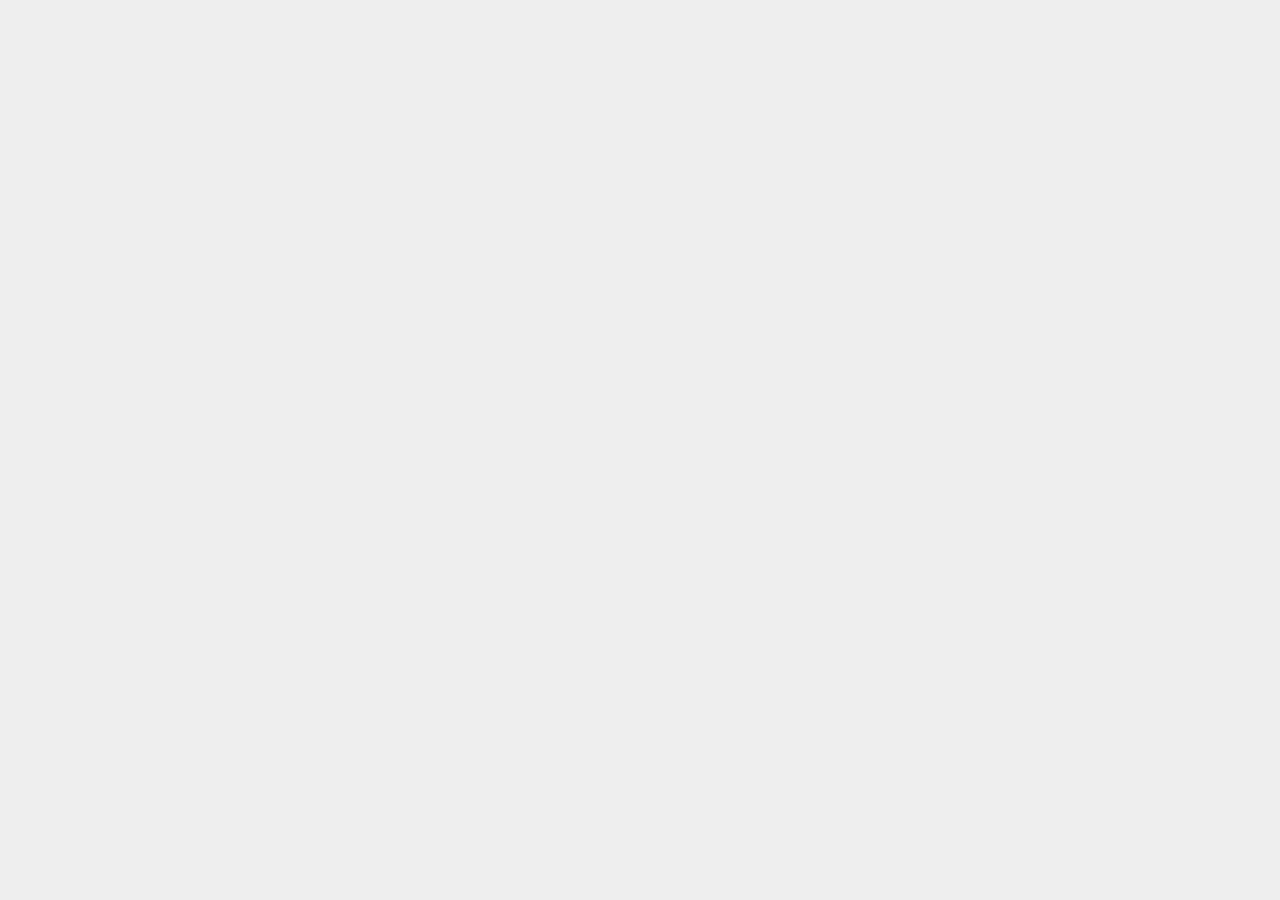
==== index.html @ debe7b65 "Initial commit" ====
<!DOCTYPE html>
<html lang="uz">
<head>
    <meta charset="UTF-8">
    <meta http-equiv="X-UA-Compatible" content="IE=edge">
    <meta name="viewport" content="width=device-width, initial-scale=1.0">
    <title>Template repo</title>
    <link rel="stylesheet" href="styles.css/normalize.css">
    <link rel="stylesheet" href="styles.css/styles.css">
</head>
<body>
    
</body>
</html>
---- styles.css/styles.css ----
/* global */
*{box-sizing: border-box;}

html {
    height: 100%;
}
body{
    display: flex;
    flex-direction: column;
    height: 100%;
    margin: 0;
    padding: 0;
    font-size: 16px;
    line-height: 22px;
    font-family: "rubik" "rubik mono one" "sans-serif";
    color:#4a4b4c;
    background-color:#eee;
    flex-wrap: nowrap;
}
img{
    height:auto;
    max-width: 100%;   
}
*:focus{
    outline: 3px dashed skyblue;
    outline-offset: 3px;
}
.container{
    max-width: 1260px;
    width: 100%;
    padding-left: 30px;
    padding-right: 30px;
    margin-left: auto;
    margin-right: auto;
}
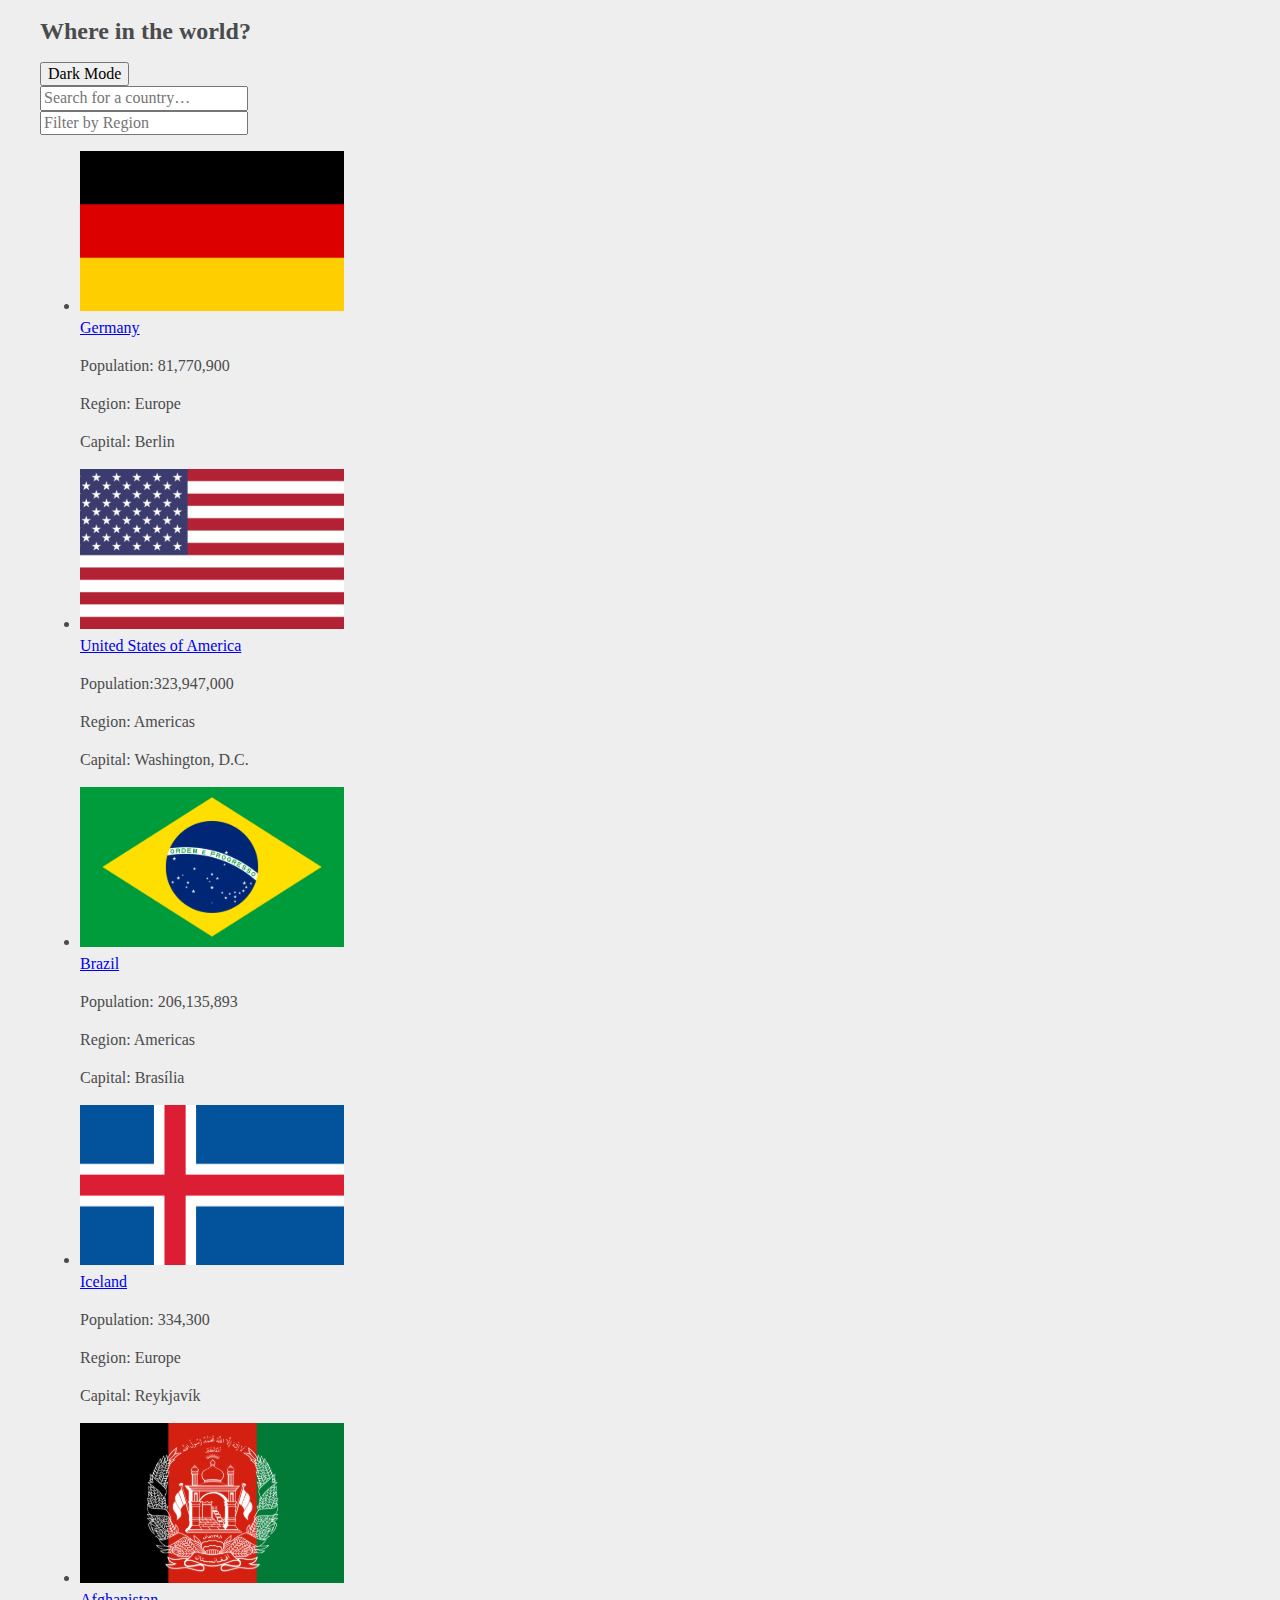
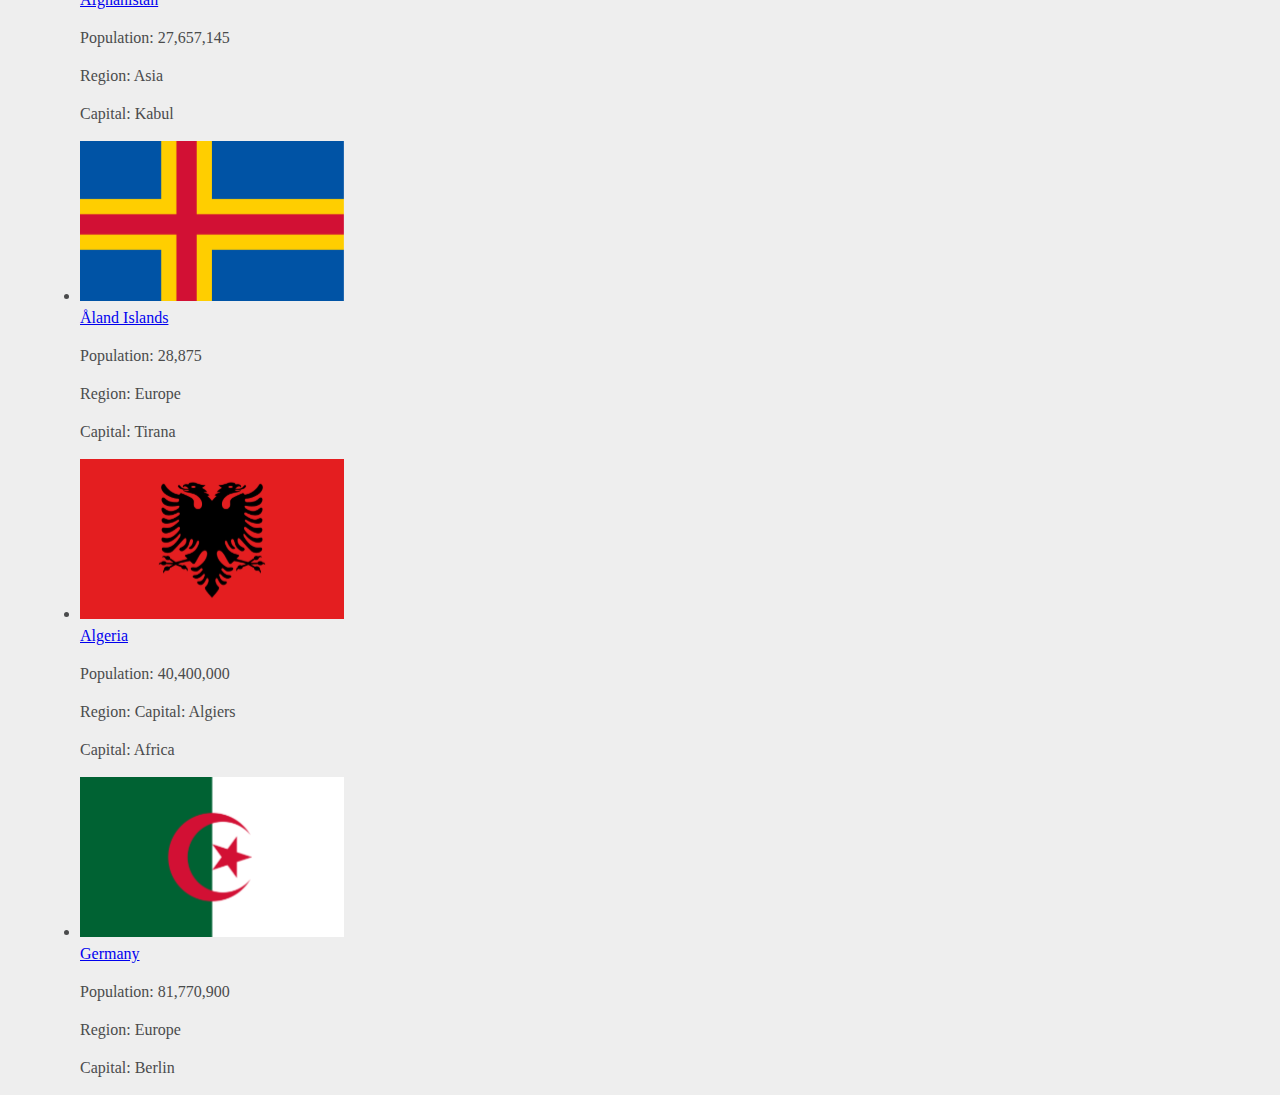
==== commit 85a8c7d8: "add container,fonts,js-file," ====
--- a/index.html
+++ b/index.html
@@ -1,14 +1,171 @@
 <!DOCTYPE html>
-<html lang="uz">
+<html lang="en">
 <head>
     <meta charset="UTF-8">
     <meta http-equiv="X-UA-Compatible" content="IE=edge">
     <meta name="viewport" content="width=device-width, initial-scale=1.0">
-    <title>Template repo</title>
+    <title>Countries</title>
     <link rel="stylesheet" href="styles.css/normalize.css">
     <link rel="stylesheet" href="styles.css/styles.css">
 </head>
 <body>
-    
+    <header class="site-header">
+        <div class="header-wrapper container">
+            <h2 class="header-question">Where in the world?</h2>
+            <button class="dark-mode">Dark Mode</button>
+        </div>
+    </header>
+    <main class="site-main container">
+        <div class="search-part">
+            <form action="" method="get">
+                <input class="search-input" type="text" placeholder="Search for a country…" >
+            </form>
+            <form action="" method="get">
+                <input class="list" type="district" list="check-country" placeholder="Filter by Region">
+                <datalist id="check-country">
+                    <option>Africa</option>
+                    <option>America</option>
+                    <option>Asia</option>
+                    <option>Europe</option>
+                    <option>Oceania</option>
+                </datalist>                
+            </form>
+        </div>
+        <div class="different-countries">
+            <ul class="flag-list">
+                <li class="flag-list-item">
+                    <a class="link-wrapper" href="#" >
+                        <img class="flag-img" src="img/germany.svg" alt="flag" width="264" height="160">
+                        <div class="about-country">
+                            <a class="main-link" href="#">Germany</a>
+                            <p class="about-country-text">
+                                <span class="avatar">Population</span>: 81,770,900
+                            </p>
+                            <p class="about-country-text">
+                                <span class="avatar">Region</span>: Europe
+                            </p>
+                            <p class="about-country-text">
+                                <span class="avatar">Capital</span>: Berlin
+                            </p>
+                        </div>
+                        </a>
+                </li>
+                <li class="flag-list-item">
+                    <a class="link-wrapper" href="#" >
+                        <img class="flag-img " src="img/usa.svg" alt="flag" width="264" height="160">
+                    </a>
+                        <div class="about-country">
+                            <a class="main-link" href="#">United States of America</a>
+                            <p class="about-country-text">
+                                <span class="avatar">Population</span>:323,947,000
+                            </p>
+                            <p class="about-country-text">
+                                <span class="avatar">Region</span>: Americas
+                            </p>
+                            <p class="about-country-text">
+                                <span class="avatar">Capital</span>: Washington, D.C.
+                            </p>
+                        </div>
+                </li><li class="flag-list-item">
+                    <a class="link-wrapper" href="#" >
+                        <img class="flag-img" src="img/brazil.svg" alt="flag" width="264" height="160">
+                    </a>
+                        <div class="about-country">
+                            <a class="main-link" href="#">Brazil</a>
+                            <p class="about-country-text">
+                                <span class="avatar">Population</span>: 206,135,893
+                            </p>
+                            <p class="about-country-text">
+                                <span class="avatar">Region</span>: Americas
+                            </p>
+                            <p class="about-country-text">
+                                <span class="avatar">Capital</span>: Brasília
+                            </p>
+                        </div>
+                </li><li class="flag-list-item">
+                    <a class="link-wrapper" href="#" >
+                        <img class="flag-img" src="img/iceland.svg" alt="flag" width="264" height="160">
+                    </a>
+                        <div class="about-country">
+                            <a class="main-link" href="#">Iceland</a>
+                            <p class="about-country-text">
+                                <span class="avatar">Population</span>: 334,300
+                            </p>
+                            <p class="about-country-text">
+                                <span class="avatar">Region</span>: Europe
+                            </p>
+                            <p class="about-country-text">
+                                <span class="avatar">Capital</span>: Reykjavík
+                            </p>
+                        </div>
+                </li><li class="flag-list-item">
+                    <a class="link-wrapper" href="#" >
+                        <img class="flag-img" src="img/afghanistan.svg" alt="flag" width="264" height="160">
+                    </a>
+                        <div class="about-country">
+                            <a class="main-link" href="#">Afghanistan</a>
+                            <p class="about-country-text">
+                                <span class="avatar">Population</span>: 27,657,145
+                            </p>
+                            <p class="about-country-text">
+                                <span class="avatar">Region</span>: Asia
+                            </p>
+                            <p class="about-country-text">
+                                <span class="avatar">Capital</span>: Kabul
+                            </p>
+                        </div>
+                </li><li class="flag-list-item">
+                    <a class="link-wrapper" href="#" >
+                        <img class="flag-img" src="img/aland-islands.svg" alt="flag" width="264" height="160">
+                    </a>
+                        <div class="about-country">
+                            <a class="main-link" href="#">Åland Islands</a>
+                            <p class="about-country-text">
+                                <span class="avatar">Population</span>: 28,875
+                            </p>
+                            <p class="about-country-text">
+                                <span class="avatar">Region</span>: Europe
+                            </p>
+                            <p class="about-country-text">
+                                <span class="avatar">Capital</span>: Tirana
+                            </p>
+                        </div>
+                </li><li class="flag-list-item">
+                    <a class="link-wrapper" href="#" >
+                        <img class="flag-img" src="img/albania.svg" alt="flag" width="264" height="160">
+                    </a>
+                        <div class="about-country">
+                            <a class="main-link" href="#">Algeria</a>
+                            <p class="about-country-text">
+                                <span class="avatar">Population</span>: 40,400,000
+                            </p>
+                            <p class="about-country-text">
+                                <span class="avatar">Region</span>: Capital: Algiers
+                            </p>
+                            <p class="about-country-text">
+                                <span class="avatar">Capital</span>: Africa
+                            </p>
+                        </div>
+                </li><li class="flag-list-item">
+                    <a class="link-wrapper" href="#" >
+                        <img class="flag-img" src="img/pakistan.svg" alt="flag" width="264" height="160">
+                    </a>
+                        <div class="about-country">
+                            <a class="main-link" href="#">Germany</a>
+                            <p class="about-country-text">
+                                <span class="avatar">Population</span>: 81,770,900
+                            </p>
+                            <p class="about-country-text">
+                                <span class="avatar">Region</span>: Europe
+                            </p>
+                            <p class="about-country-text">
+                                <span class="avatar">Capital</span>: Berlin
+                            </p>
+                        </div>
+                </li>
+            </ul>
+        </div>
+    </main>
+    <script src="js/main.js"></script>
 </body>
 </html>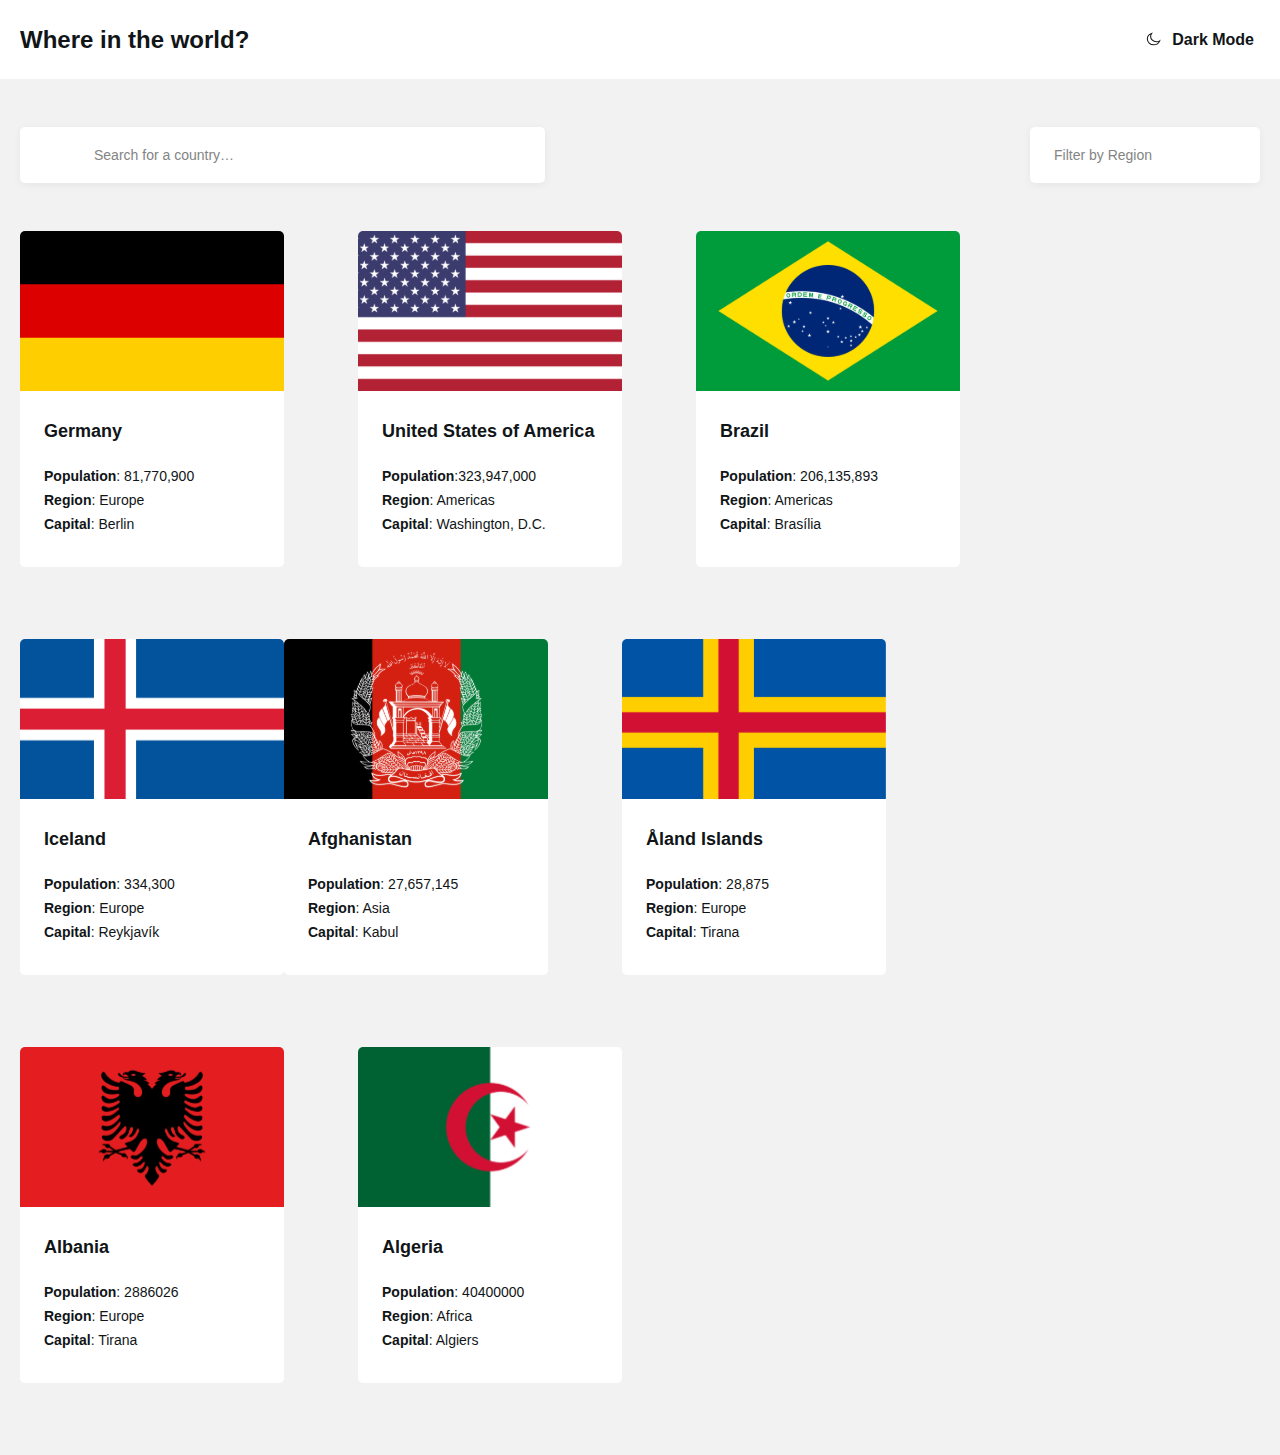
==== commit 692016c3: "add icons,dark mode" ====
--- a/index.html
+++ b/index.html
@@ -11,14 +11,14 @@
 <body>
     <header class="site-header">
         <div class="header-wrapper container">
-            <h2 class="header-question">Where in the world?</h2>
+            <h2 class="header-question"><a href="" class="question-link">Where in the world?</a></h2>
             <button class="dark-mode">Dark Mode</button>
         </div>
     </header>
     <main class="site-main container">
         <div class="search-part">
             <form action="" method="get">
-                <input class="search-input" type="text" placeholder="Search for a country…" >
+                <input class="search-input" type="text" placeholder ="Search for a country…" >
             </form>
             <form action="" method="get">
                 <input class="list" type="district" list="check-country" placeholder="Filter by Region">
@@ -48,120 +48,120 @@
                                 <span class="avatar">Capital</span>: Berlin
                             </p>
                         </div>
-                        </a>
+                    </a>
                 </li>
                 <li class="flag-list-item">
                     <a class="link-wrapper" href="#" >
                         <img class="flag-img " src="img/usa.svg" alt="flag" width="264" height="160">
                     </a>
-                        <div class="about-country">
-                            <a class="main-link" href="#">United States of America</a>
-                            <p class="about-country-text">
-                                <span class="avatar">Population</span>:323,947,000
-                            </p>
-                            <p class="about-country-text">
-                                <span class="avatar">Region</span>: Americas
-                            </p>
-                            <p class="about-country-text">
-                                <span class="avatar">Capital</span>: Washington, D.C.
-                            </p>
-                        </div>
+                    <div class="about-country">
+                        <a class="main-link" href="#">United States of America</a>
+                        <p class="about-country-text">
+                            <span class="avatar">Population</span>:323,947,000
+                        </p>
+                        <p class="about-country-text">
+                            <span class="avatar">Region</span>: Americas
+                        </p>
+                        <p class="about-country-text">
+                            <span class="avatar">Capital</span>: Washington, D.C.
+                        </p>
+                    </div>
                 </li><li class="flag-list-item">
                     <a class="link-wrapper" href="#" >
                         <img class="flag-img" src="img/brazil.svg" alt="flag" width="264" height="160">
                     </a>
-                        <div class="about-country">
-                            <a class="main-link" href="#">Brazil</a>
-                            <p class="about-country-text">
-                                <span class="avatar">Population</span>: 206,135,893
-                            </p>
-                            <p class="about-country-text">
-                                <span class="avatar">Region</span>: Americas
-                            </p>
-                            <p class="about-country-text">
-                                <span class="avatar">Capital</span>: Brasília
-                            </p>
-                        </div>
+                    <div class="about-country">
+                        <a class="main-link" href="#">Brazil</a>
+                        <p class="about-country-text">
+                            <span class="avatar">Population</span>: 206,135,893
+                        </p>
+                        <p class="about-country-text">
+                            <span class="avatar">Region</span>: Americas
+                        </p>
+                        <p class="about-country-text">
+                            <span class="avatar">Capital</span>: Brasília
+                        </p>
+                    </div>
                 </li><li class="flag-list-item">
                     <a class="link-wrapper" href="#" >
                         <img class="flag-img" src="img/iceland.svg" alt="flag" width="264" height="160">
                     </a>
-                        <div class="about-country">
-                            <a class="main-link" href="#">Iceland</a>
-                            <p class="about-country-text">
-                                <span class="avatar">Population</span>: 334,300
-                            </p>
-                            <p class="about-country-text">
-                                <span class="avatar">Region</span>: Europe
-                            </p>
-                            <p class="about-country-text">
-                                <span class="avatar">Capital</span>: Reykjavík
-                            </p>
-                        </div>
+                    <div class="about-country">
+                        <a class="main-link" href="#">Iceland</a>
+                        <p class="about-country-text">
+                            <span class="avatar">Population</span>: 334,300
+                        </p>
+                        <p class="about-country-text">
+                            <span class="avatar">Region</span>: Europe
+                        </p>
+                        <p class="about-country-text">
+                            <span class="avatar">Capital</span>: Reykjavík
+                        </p>
+                    </div>
                 </li><li class="flag-list-item">
                     <a class="link-wrapper" href="#" >
                         <img class="flag-img" src="img/afghanistan.svg" alt="flag" width="264" height="160">
                     </a>
-                        <div class="about-country">
-                            <a class="main-link" href="#">Afghanistan</a>
-                            <p class="about-country-text">
-                                <span class="avatar">Population</span>: 27,657,145
-                            </p>
-                            <p class="about-country-text">
-                                <span class="avatar">Region</span>: Asia
-                            </p>
-                            <p class="about-country-text">
-                                <span class="avatar">Capital</span>: Kabul
-                            </p>
-                        </div>
+                    <div class="about-country">
+                        <a class="main-link" href="#">Afghanistan</a>
+                        <p class="about-country-text">
+                            <span class="avatar">Population</span>: 27,657,145
+                        </p>
+                        <p class="about-country-text">
+                            <span class="avatar">Region</span>: Asia
+                        </p>
+                        <p class="about-country-text">
+                            <span class="avatar">Capital</span>: Kabul
+                        </p>
+                    </div>
                 </li><li class="flag-list-item">
                     <a class="link-wrapper" href="#" >
                         <img class="flag-img" src="img/aland-islands.svg" alt="flag" width="264" height="160">
                     </a>
-                        <div class="about-country">
-                            <a class="main-link" href="#">Åland Islands</a>
-                            <p class="about-country-text">
-                                <span class="avatar">Population</span>: 28,875
-                            </p>
-                            <p class="about-country-text">
-                                <span class="avatar">Region</span>: Europe
-                            </p>
-                            <p class="about-country-text">
-                                <span class="avatar">Capital</span>: Tirana
-                            </p>
-                        </div>
+                    <div class="about-country">
+                        <a class="main-link" href="#">Åland Islands</a>
+                        <p class="about-country-text">
+                            <span class="avatar">Population</span>: 28,875
+                        </p>
+                        <p class="about-country-text">
+                            <span class="avatar">Region</span>: Europe
+                        </p>
+                        <p class="about-country-text">
+                            <span class="avatar">Capital</span>: Tirana
+                        </p>
+                    </div>
                 </li><li class="flag-list-item">
                     <a class="link-wrapper" href="#" >
                         <img class="flag-img" src="img/albania.svg" alt="flag" width="264" height="160">
                     </a>
-                        <div class="about-country">
-                            <a class="main-link" href="#">Algeria</a>
-                            <p class="about-country-text">
-                                <span class="avatar">Population</span>: 40,400,000
-                            </p>
-                            <p class="about-country-text">
-                                <span class="avatar">Region</span>: Capital: Algiers
-                            </p>
-                            <p class="about-country-text">
-                                <span class="avatar">Capital</span>: Africa
-                            </p>
-                        </div>
+                    <div class="about-country">
+                        <a class="main-link" href="#">Albania</a>
+                        <p class="about-country-text">
+                            <span class="avatar">Population</span>: 2886026
+                        </p>
+                        <p class="about-country-text">
+                            <span class="avatar">Region</span>: Europe
+                        </p>
+                        <p class="about-country-text">
+                            <span class="avatar">Capital</span>: Tirana
+                        </p>
+                    </div>
                 </li><li class="flag-list-item">
                     <a class="link-wrapper" href="#" >
                         <img class="flag-img" src="img/pakistan.svg" alt="flag" width="264" height="160">
                     </a>
-                        <div class="about-country">
-                            <a class="main-link" href="#">Germany</a>
-                            <p class="about-country-text">
-                                <span class="avatar">Population</span>: 81,770,900
-                            </p>
-                            <p class="about-country-text">
-                                <span class="avatar">Region</span>: Europe
-                            </p>
-                            <p class="about-country-text">
-                                <span class="avatar">Capital</span>: Berlin
-                            </p>
-                        </div>
+                    <div class="about-country">
+                        <a class="main-link" href="#">Algeria</a>
+                        <p class="about-country-text">
+                            <span class="avatar">Population</span>: 40400000
+                        </p>
+                        <p class="about-country-text">
+                            <span class="avatar">Region</span>: Africa
+                        </p>
+                        <p class="about-country-text">
+                            <span class="avatar">Capital</span>: Algiers
+                        </p>
+                    </div>
                 </li>
             </ul>
         </div>
--- a/styles.css/styles.css
+++ b/styles.css/styles.css
@@ -1,4 +1,48 @@
 /* global */
+@font-face {
+    font-family: 'Nunito Sans';
+    src: url('../fonts/NunitoSans-Light.woff2') format('woff2'),
+    url('../fonts/NunitoSans-Light.woff') format('woff');
+    font-weight: 300;
+    font-style: normal;
+    font-display: swap;
+}
+
+@font-face {
+    font-family: 'Nunito Sans';
+    src: url('../fonts/NunitoSans-SemiBold.woff2') format('woff2'),
+    url('../fonts/NunitoSans-SemiBold.woff') format('woff');
+    font-weight: 600;
+    font-style: normal;
+    font-display: swap;
+}
+
+@font-face {
+    font-family: 'Nunito Sans';
+    src: url('../fonts/') format('woff2'),
+    url('../fonts/NunitoSans-Regular.woff') format('woff');
+    font-weight: normal;
+    font-style: normal;
+    font-display: swap;
+}
+
+@font-face {
+    font-family: 'Nunito Sans';
+    src: url('../fonts/NunitoSans-Bold.woff2') format('woff2'),
+    url('../fonts/NunitoSans-Bold.woff') format('woff');
+    font-weight: bold;
+    font-style: normal;
+    font-display: swap;
+}
+/* Custom Property */
+:root{
+    --font-family-text:'Nunito-sans','Arial',"Sans-serif";
+    --basic-color:#f2f2f2;
+    --text-color:#111517;
+    --bg-color:#fff;
+    --placeholder-color:#848484;
+}
+
 *{box-sizing: border-box;}
 
 html {
@@ -10,26 +54,295 @@
     height: 100%;
     margin: 0;
     padding: 0;
-    font-size: 16px;
-    line-height: 22px;
-    font-family: "rubik" "rubik mono one" "sans-serif";
-    color:#4a4b4c;
-    background-color:#eee;
+    font-size: 14px;
+    line-height: 16px;
+    font-family:var(--font-family-text);
+    color:var(--text-color);
+    background-color:var(--basic-color);
     flex-wrap: nowrap;
+}
+.dark-mode-click{
+    --basic-color:#202c36;
+    --text-color:#fff;
+    --bg-color:#2b3844;
+    --placeholder-color:#fff;
 }
 img{
     height:auto;
     max-width: 100%;   
 }
 *:focus{
-    outline: 3px dashed skyblue;
+    outline: 3px dashed rgb(148, 137, 137);
     outline-offset: 3px;
 }
 .container{
-    max-width: 1260px;
+    max-width: 1320px;
     width: 100%;
-    padding-left: 30px;
-    padding-right: 30px;
+    padding-left: 20px;
+    padding-right: 20px;
     margin-left: auto;
     margin-right: auto;
 }
+
+/* site-header */
+.site-header {
+    background-color:var(--bg-color);
+}
+.header-wrapper {
+    display: flex;
+    align-items: center;
+    justify-content: space-between;
+}
+.header-question {
+    font-family:var(--font-family-text);
+    font-weight: 800;
+    font-size: 24px;
+    line-height: 33px;
+    margin: 0;
+    padding-top: 23px;
+    padding-bottom: 23px;
+}
+.question-link{
+    text-decoration: none;
+    color:var(--text-color);
+}
+.dark-mode {
+    border: none;
+    display: flex;
+    background-color: transparent;
+    align-items: center;
+    color:var(--text-color);
+    font-family:var(--font-family-text);
+    font-weight: 600;
+    font-size: 16px;
+    line-height: 22px;
+}
+.dark-mode::before{
+    background-image:url(../img/moon.svg);
+    content:"";
+    background-repeat: no-repeat;
+    display: block;
+    width: 15px;
+    height: 15px;
+    background-size: contain;
+    margin-right: 11px;
+}
+
+/* site-main */
+.site-main {
+}
+.search-part {
+    display: flex;
+    align-items: center;
+    justify-content: space-between;
+}
+.search-input {
+    background:var(--bg-color);
+    box-shadow: 0px 2px 9px rgba(0, 0, 0, 0.0532439);
+    border-radius: 5px;
+    padding: 18px 270px 18px 74px;
+    border:none;
+    margin-top: 48px;
+    font-weight: 400;
+    font-size: 14px;
+    line-height: 20px;
+}
+.search-input::before{
+    background-image:url(../img/search-icon.svg);
+    content: "";
+    width: 9px;
+    height: 9px;
+    background-repeat: no-repeat;
+    background-position: 34px center;
+}
+.list{
+    padding: 18px 25px 18px 24px;
+    background: var(--bg-color);
+    box-shadow: 0px 2px 9px rgba(0, 0, 0, 0.0532439);
+    border-radius: 5px;
+    margin-top: 48px;
+    border:0;
+    font-weight: 400;
+    font-size: 14px;
+    line-height: 20px;
+    font-family: var(--font-family-text);
+    font-weight: 400;
+    font-size: 14px;
+    line-height: 20px;
+}
+
+.different-countries {
+}
+.flag-list {
+    display: flex;
+    flex-wrap: wrap;
+    align-items: center;
+    padding-top: 48px;
+    margin: 0;
+    list-style: none;
+    padding-left: 0;
+}
+.flag-list-item {
+    border-radius: 5px;
+    background-color: var(--bg-color);
+    width: 264px;
+    height: 336px;
+    margin-right: 74px;
+    margin-bottom: 72px;
+}
+.flag-list-item:nth-child(4n){
+    margin-right: 0;
+}
+.link-wrapper {
+}
+.flag-img{
+    border-radius:5px 5px 0px 0px;
+}
+
+.about-country {
+    padding-top: 24px;
+    padding-left: 24px;
+    padding-bottom: 46px;
+}
+.main-link{
+    
+    font-family:var(--font-family-text);
+    font-weight: 600;
+    font-size: 18px;
+    line-height: 26px;
+    display: inline-block;
+    padding-bottom: 16px;
+    color: var(--text-color);
+    text-decoration: none;
+}
+
+.about-country-text {
+    padding-top: 8px;
+    margin: 0;
+}
+.avatar {
+    font-weight: 600;
+}
+
+/* site-main */
+.site-main {
+    background-color: var(--basic-color);
+}
+.list-wrapper {
+    display: flex;
+    align-items: center;
+    padding-top: 80px;
+}
+.left-wrapper {
+}
+.flag-of-belgium{
+    display:block;
+    margin-top: 80px;
+    background-color: #808080;
+    box-shadow: 0px 0px 14px 4px rgba(0, 0, 0, 0.0294384);
+    border-radius: 10.0057px;
+    
+}
+.to-back {
+    background-color: var(--bg-color);
+    box-shadow: 0px 0px 7px rgba(0, 0, 0, 0.293139);
+    border-radius: 6px;
+    display: flex;
+    width: 136px;
+    padding-bottom: 10px;
+    align-items: center;
+    font-weight: 300;
+    font-size: 16px;
+    line-height: 20px;
+    text-decoration: none;
+    color:var(--text-color);
+    display: flex;
+    padding: 10px 39px 10px 32px;
+}
+.to-back::before{
+    display: flex;
+    align-items: center;
+    width: 20px;
+    height: 20px;
+    background-repeat: no-repeat;
+    background-size:contain;
+    margin-right: 10px;
+    background-image:url(../img/cursor.svg);
+    background-position: center center;
+    content:"";
+    
+}
+.right-wrapper {
+    margin-left: 120px;
+    padding-top: 129px;
+}
+.main-theme {
+    font-weight: 800;
+    font-size: 32px;
+    line-height: 44px;
+    color: var(--text-color);
+    margin: 0;
+    padding-bottom: 23px;
+}
+.information-list-wrapper {
+    display: flex;  
+}
+.information-list {
+    list-style: none;
+    padding: 0;
+    margin-right: 120px;
+    
+}
+.left-information-list-item {
+    font-weight: 600;
+    font-size: 16px;
+    line-height: 32px;
+}
+.right-information-list {
+    font-weight: 600;
+    font-size: 16px;
+    line-height: 32px;
+    list-style: none;
+    padding: 0;
+}
+
+.bottom-list {
+    display: flex;
+}
+.bottom-list-item {
+    font-weight: 600;
+}
+.bottom-text{
+    font-weight:300;
+}
+.bottom-list {
+    display: flex;
+    list-style: none;
+    padding: 0;
+}
+.bottom-list-item {
+    font-weight: 600;
+    font-size: 16px;
+    line-height: 24px;
+    
+}
+.border{
+    padding-top: 5px;
+    padding-bottom: 4px;
+    padding-right: 27px;
+    padding-left: 27px;
+    background: var(--bg-color);
+    box-shadow: 0px 0px 4px 1px rgba(0, 0, 0, 0.104931);
+    border-radius: 2px;
+    margin-right: 10px;
+}
+
+.bottom-theme {
+    margin-right: 42px;
+}
+.search-input::placeholder{
+    color:var(--placeholder-color);
+}
+.list::placeholder{
+    color:var(--placeholder-color);
+}